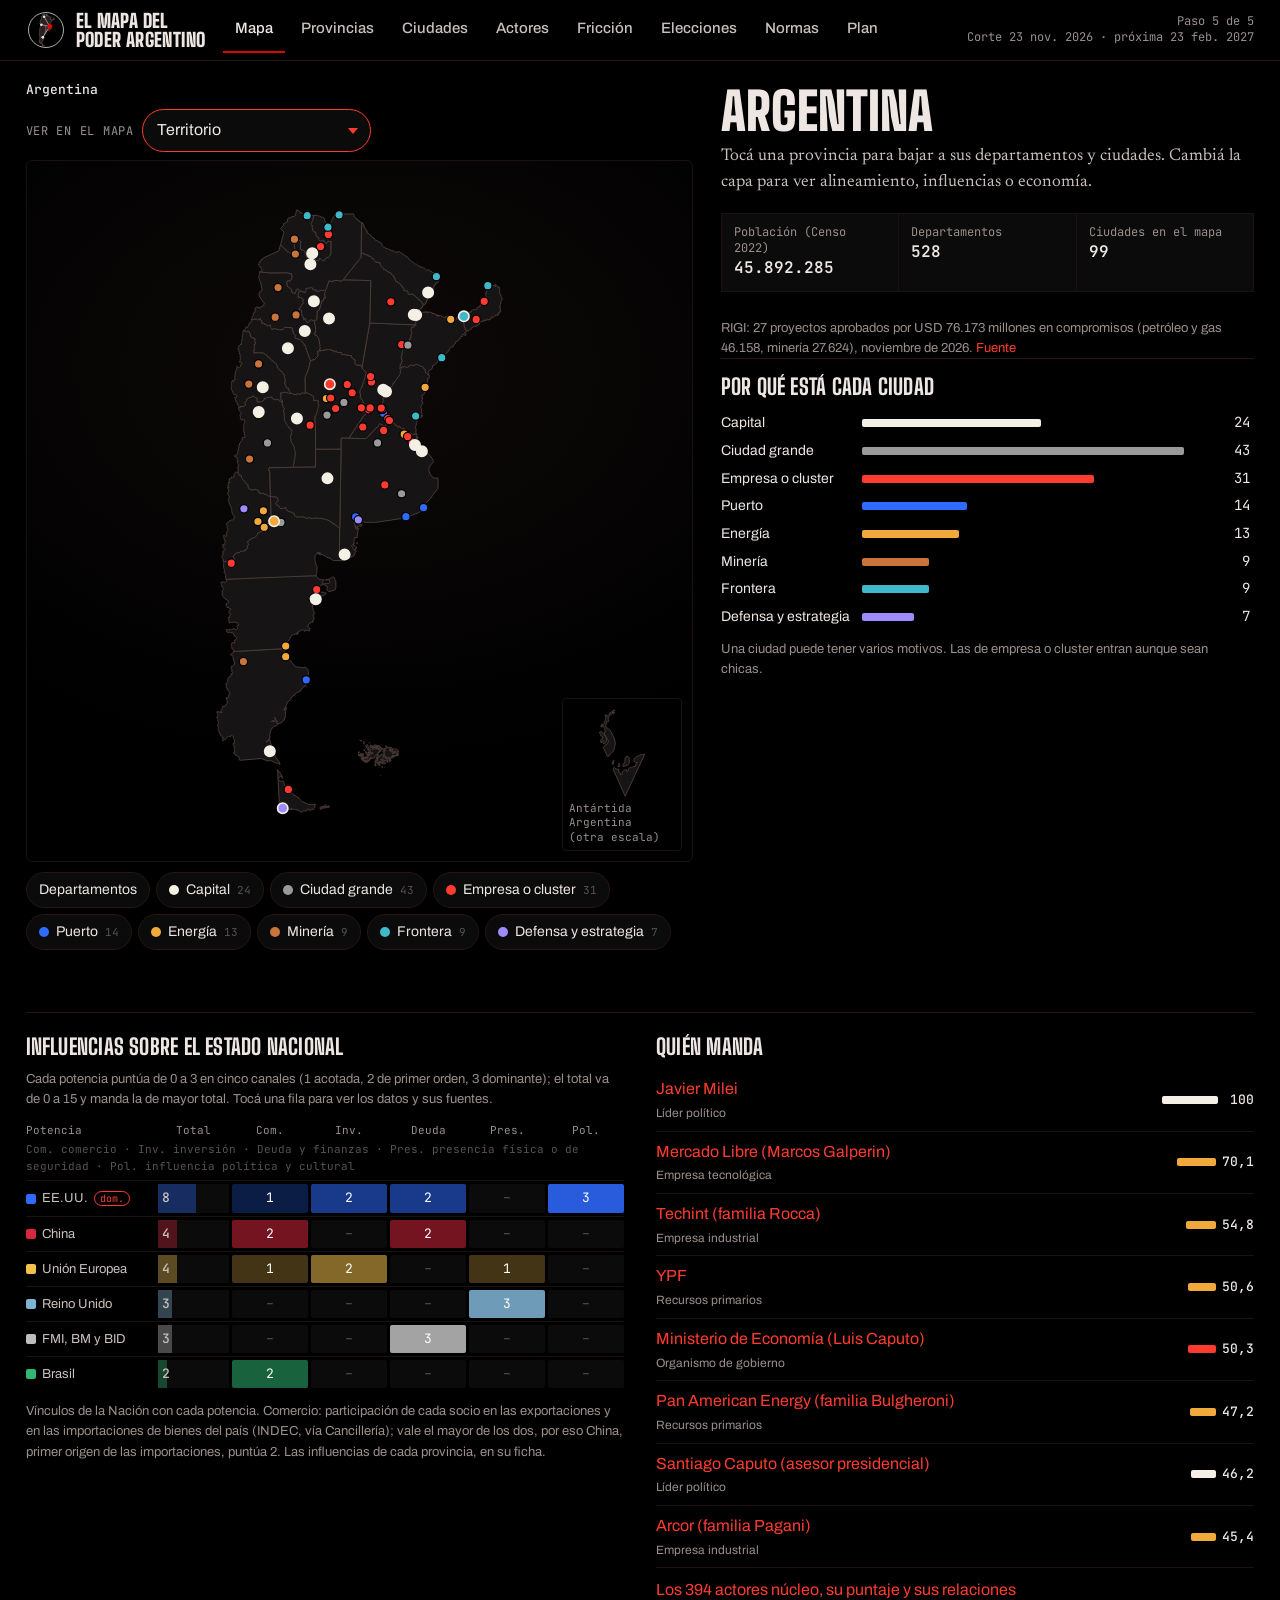
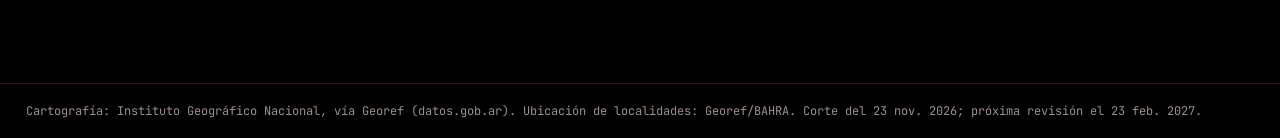
==== index.html @ 0fdad4f1 "Normas para empresas: página con filtros, 52 normas en tres niveles y funcionarios por provincia Co-" ====
<!DOCTYPE html>
<html lang="es">
<head>
<meta charset="utf-8">
<meta name="viewport" content="width=device-width, initial-scale=1">
<title>El mapa del poder argentino</title>
<meta name="description" content="Quién tiene el poder real en la Argentina y quién solo lo aparenta: provincias, departamentos y ciudades, sus actores y las influencias mundiales sobre cada territorio.">
<meta name="theme-color" content="#000000">
<link rel="icon" href="img/favicon.svg" type="image/svg+xml">
<link rel="apple-touch-icon" href="img/icono-180.png">
<meta property="og:type" content="website">
<meta property="og:locale" content="es_AR">
<meta property="og:site_name" content="El mapa del poder argentino">
<meta property="og:title" content="El mapa del poder argentino · El país real, sin máscaras">
<meta property="og:description" content="Quién tiene el poder real en la Argentina y quién solo lo aparenta.">
<link rel="canonical" href="https://francomartinlopez.github.io/poderenargentina/">
<meta property="og:url" content="https://francomartinlopez.github.io/poderenargentina/">
<meta property="og:image" content="https://francomartinlopez.github.io/poderenargentina/img/og-mapa-argentino.png">
<meta property="og:image:secure_url" content="https://francomartinlopez.github.io/poderenargentina/img/og-mapa-argentino.png">
<meta property="og:image:type" content="image/png">
<meta property="og:image:width" content="1200">
<meta property="og:image:height" content="630">
<meta property="og:image:alt" content="El mapa del poder argentino: el país real, sin máscaras">
<meta name="twitter:card" content="summary_large_image">
<meta name="twitter:title" content="El mapa del poder argentino · El país real, sin máscaras">
<meta name="twitter:description" content="Quién tiene el poder real en la Argentina y quién solo lo aparenta.">
<meta name="twitter:image" content="https://francomartinlopez.github.io/poderenargentina/img/og-mapa-argentino.png">
<meta name="twitter:image:alt" content="El mapa del poder argentino: el país real, sin máscaras">
<link rel="preconnect" href="https://fonts.googleapis.com">
<link rel="preconnect" href="https://fonts.gstatic.com" crossorigin>
<link href="https://fonts.googleapis.com/css2?family=Big+Shoulders+Display:wght@800;900&family=Archivo:wght@400;500;600&family=Newsreader:opsz,wght@6..72,400;6..72,500&family=JetBrains+Mono:wght@400;500&display=swap" rel="stylesheet">
<link rel="stylesheet" href="css/styles.css?v=20261125">
</head>
<body>
<header><div class="wrap">
  <a class="brand" href="#inicio"><svg viewBox="0 0 160 160" aria-hidden="true"><circle cx="80" cy="80" r="70" fill="none" stroke="#EDE6E3" stroke-width="3"/><path d="M94.7,65.5L95.2,65.8L96.7,66.7L97.8,67.5L98.6,68.6L98.9,69.3L98.0,70.4L97.9,71.3L98.2,72.0L99.0,72.8L99.8,72.8L99.8,75.0L98.2,77.3L97.0,78.5L96.7,79.6L95.7,80.3L94.2,80.9L91.8,81.6L86.4,82.4L83.5,82.3L81.8,81.7L82.0,83.2L82.8,83.8L82.4,85.6L81.8,85.7L81.7,86.9L81.3,87.5L82.2,88.5L81.7,89.6L80.3,90.1L79.3,90.7L77.3,90.6L75.1,89.4L73.8,89.0L73.3,89.9L73.4,90.9L73.8,91.9L73.6,93.9L74.1,94.6L75.4,94.8L74.9,95.6L76.3,95.6L76.5,94.6L77.4,94.2L77.8,95.2L77.7,96.9L76.3,97.3L75.7,96.0L74.9,95.8L73.8,96.4L74.1,97.1L75.5,97.6L75.3,98.0L73.8,98.8L72.9,100.4L73.2,102.3L73.0,103.7L72.0,104.3L71.9,105.8L70.7,105.6L70.0,105.8L68.1,107.1L67.4,108.1L66.7,109.6L66.9,111.0L67.5,112.0L68.1,112.4L69.0,113.5L71.5,113.8L71.9,114.7L71.5,116.4L71.4,117.7L70.9,117.8L70.0,118.7L68.3,120.1L68.1,120.7L67.3,121.4L67.0,122.3L66.9,124.4L66.2,125.6L64.1,126.7L63.7,127.7L63.5,129.3L64.2,131.5L64.9,133.1L65.8,134.4L64.6,134.3L63.7,133.8L63.0,133.9L61.8,133.4L57.2,133.8L57.0,133.3L56.1,132.6L55.7,128.6L54.6,128.5L54.1,129.1L52.8,128.2L52.4,127.4L52.5,125.4L52.1,124.4L52.2,123.2L53.0,123.4L53.5,122.1L54.4,121.4L54.1,120.2L55.0,119.5L54.4,118.2L54.2,117.1L54.9,115.6L55.6,115.1L55.2,113.5L56.0,112.9L55.5,111.1L55.8,110.3L55.2,109.0L55.9,107.9L56.4,107.4L55.7,106.3L54.7,106.2L54.3,105.6L55.8,105.3L56.4,105.5L56.7,104.2L55.9,103.9L54.7,103.9L55.1,102.3L55.0,101.3L54.4,100.5L54.6,99.7L53.4,98.3L53.2,96.2L53.0,95.4L54.1,95.3L54.1,94.7L53.7,93.2L53.6,90.9L53.1,89.8L53.5,89.3L53.4,87.8L54.0,86.5L54.5,83.9L54.2,82.6L55.2,81.8L55.7,81.8L55.9,80.9L55.5,80.5L55.1,78.8L54.6,77.5L54.8,76.8L54.5,75.0L54.8,73.5L55.9,72.5L55.8,72.0L56.7,71.4L57.0,70.2L56.4,68.5L57.0,65.5L57.6,64.6L58.0,63.5L57.9,62.1L58.2,60.4L57.2,60L57.4,58.7L56.9,58.1L56.9,57.5L56.2,56.3L56.3,54.8L55.7,54.7L55.2,53.7L55.3,52.6L56.0,51.4L55.9,51.1L56.3,49.3L57.2,48.7L57.5,47.9L57.0,47.7L57.2,47.0L56.7,44.6L57.4,43.9L57.6,42.2L57.9,41.1L58.4,40.2L58.9,40.0L59.6,38.6L60.1,37.6L60.4,36.1L61.7,36.0L62.4,35.1L61.2,33.5L61.3,32.7L61.9,32.2L61.5,30.4L61.3,30.1L61.4,28.3L62.0,28.1L61.1,26.8L61.7,25.6L62.2,25.3L65.5,23.8L65.9,22.4L66.6,19.7L65.9,19.0L66.5,17.9L67.4,17.5L67.5,16.7L68.9,16.3L69.4,15L70.5,15.5L71.1,16.2L73.1,16.1L73.8,16.1L75.5,16.9L75.3,17.2L76.4,18.5L77.7,15.8L81.7,15.8L82.3,17.0L83.4,17.6L83.3,25.2L83.3,24.1L83.4,17.6L84.5,19.7L86.1,21.0L87.8,22.2L88.1,23.0L89.5,23.4L90.6,24.0L91.5,23.9L93.5,25.2L93.9,25.9L96.3,27.3L97.7,27.8L99.1,28.5L100.1,30.0L99.4,30.7L98.7,32.2L98.0,32.6L97.4,34.9L96.9,35.4L95.9,36.4L96.0,37.1L98.1,37.0L99.2,37.3L99.8,37.8L100.4,37.7L101.7,38.1L102.1,38.6L103.8,38.6L104.1,38.0L105.0,37.7L105.8,38.2L106.5,37.8L106.7,36.9L109.5,35.4L110.3,33.7L110.1,32.8L110.5,32.2L110.3,31.5L112.4,31.0L113.2,31.7L113.2,32.9L113.8,34.0L113.2,35.8L113.3,36.6L112.7,37.7L111.5,38.0L111.1,38.7L109.6,39.0L109.2,38.8L108.3,39.9L107.7,40.0L106.4,41.1L106.2,41.0L105.2,41.8L105.2,42.3L103.6,43.8L103.1,44.5L102.5,44.6L102.1,45.5L99.7,47.8L98.6,48.5L98.6,49.1L97.8,49.8L97.9,50.6L98.0,51.1L97.2,53.2L96.9,54.6L96.3,55.0L96.6,56.6L96.2,57.3L96.4,59.6L95.5,59.9L95.2,60.8L95.1,63.0L95.4,63.5ZM78.7,83.5L78.6,88.9L79.0,64.2L78.9,66.6ZM73.5,143.3L73.3,144.0L70.4,145L69.8,144.6L68.1,144.2L67.7,144.4L66.5,144.1L65.7,144.4L65.6,142.6L65.2,135.8L66.0,136.8L65.5,138.0L66.6,138.5L67.1,139.5L67.9,140.3L68.4,141.0L69.8,141.8L70.5,142.7L72.0,143.3Z" fill="#2A201F" stroke="#9A8F8C" stroke-width="1.4" stroke-linejoin="round"/><line x1="94.9" y1="65.8" x2="72.4" y2="26.7" stroke="#EDE6E3" stroke-width="2.2"/><line x1="94.9" y1="65.8" x2="61.2" y2="58.6" stroke="#EDE6E3" stroke-width="2.2"/><line x1="94.9" y1="65.8" x2="67.1" y2="109.1" stroke="#EDE6E3" stroke-width="2.2"/><circle cx="72.4" cy="26.7" r="5" fill="#EDE6E3"/><circle cx="61.2" cy="58.6" r="5" fill="#EDE6E3"/><circle cx="67.1" cy="109.1" r="5.5" fill="#EDE6E3"/><circle cx="94.9" cy="65.8" r="10" fill="#E10600"/></svg><span>El mapa del<br>poder argentino</span></a>
  <nav aria-label="Secciones"><a href="#inicio" data-k="inicio">Mapa</a><a href="#provincias" data-k="provincias">Provincias</a><a href="#ciudades" data-k="ciudades">Ciudades</a><a href="#actores" data-k="actores">Actores</a><a href="#friccion" data-k="friccion">Fricción</a><a href="#elecciones" data-k="elecciones">Elecciones</a><a href="#normas" data-k="normas">Normas</a><a href="#plan" data-k="plan">Plan</a></nav>
  <div class="stamp" id="stamp"></div>
</div></header>
<main id="app" class="wrap"><p class="muted" style="padding:40px 0">Cargando el mapa…</p></main>
<footer><div class="wrap">Cartografía: Instituto Geográfico Nacional, vía Georef (datos.gob.ar). Ubicación de localidades: Georef/BAHRA. <span id="foot-date"></span></div></footer>
<div class="tip" id="tip" role="tooltip"></div>
<script src="vendor/d3-array.min.js"></script>
<script src="vendor/d3-geo.min.js"></script>
<script src="vendor/topojson-client.min.js"></script>
<script src="js/app.js?v=20261125"></script>
</body>
</html>
---- css/styles.css ----
/* El mapa del poder argentino · estilos */
/* VOICE: el mismo registro del Mapa del Poder Global: sobrio, de expediente, sin máscaras.
   IDEA: una carta de estado mayor del país: se baja de la Nación a la provincia, al departamento y a la ciudad.
   PICTURE: el mapa del IGN con zoom continuo; las ciudades como marcas de motivo.
   COLOUR and TYPE: negro, rojo de marca #E10600 / #FF3B30; Big Shoulders, Archivo, Newsreader, JetBrains Mono (marca del proyecto).
   LAYOUT: mapa y panel lado a lado en escritorio; en el celular, mapa arriba y panel abajo. */
:root{color-scheme:dark;--bg:#000;--surface:#0B0B0B;--s2:#121010;--line:#2A1414;--ls:#1A1212;--text:#EDE6E3;--soft:#C9C0BD;--muted:#9A8F8C;--faint:#5A5150;--red:#E10600;--rt:#FF3B30;--land:#161414;--landh:#241A19;
--f-d:"Big Shoulders Display","Arial Narrow",sans-serif;--f-u:"Archivo",system-ui,sans-serif;--f-r:"Newsreader",Georgia,serif;--f-m:"JetBrains Mono",ui-monospace,monospace}
*{box-sizing:border-box;min-width:0}
html{scroll-padding-top:72px}
body{margin:0;background:var(--bg);color:var(--text);font:16px/1.55 var(--f-u);overflow-x:clip;-webkit-font-smoothing:antialiased}
a{color:var(--rt);text-decoration:none}a:hover{text-decoration:underline}
button{font:inherit;color:inherit}
:focus-visible{outline:2px solid var(--rt);outline-offset:2px}
.wrap{max-width:1320px;margin:0 auto;padding:0 max(16px,2vw)}
.mono{font-family:var(--f-m);font-variant-numeric:tabular-nums}
.muted{color:var(--muted)}
header{position:sticky;top:0;z-index:20;background:rgba(0,0,0,.92);backdrop-filter:blur(6px);border-bottom:1px solid var(--line)}
header .wrap{display:flex;align-items:center;gap:18px;min-height:60px;flex-wrap:wrap}
.brand{display:flex;align-items:center;gap:10px;color:var(--text);font:900 19px/1 var(--f-d);text-transform:uppercase;letter-spacing:.02em}
.brand:hover{text-decoration:none}.brand svg{width:40px;height:40px}
nav{display:flex;gap:4px;flex-wrap:wrap}
nav a{color:var(--soft);padding:10px 12px;font-weight:500;font-size:15px;border-bottom:2px solid transparent}
nav a.on{color:var(--text);border-color:var(--red)}nav a:hover{text-decoration:none;color:var(--text)}
.stamp{margin-left:auto;font:12px/1.3 var(--f-m);color:var(--muted);text-align:right}
.mapview{display:grid;grid-template-columns:minmax(0,1.25fr) minmax(0,1fr);gap:28px;padding:20px 0 48px}
.crumbs{font:13px/1.4 var(--f-m);color:var(--muted);display:flex;flex-wrap:wrap;gap:6px;margin-bottom:10px}
.crumbs a{color:var(--soft)}.crumbs b{color:var(--text);font-weight:500}
.bar{display:flex;flex-wrap:wrap;gap:6px;padding-bottom:6px;margin-bottom:8px}
.chip{flex:none;display:inline-flex;align-items:center;gap:7px;min-height:36px;padding:6px 12px;border:1px solid var(--line);border-radius:999px;background:var(--surface);font-size:14px;cursor:pointer;white-space:nowrap}
.chip.on{border-color:var(--red);background:#1E0605}
.chip[disabled]{cursor:default;color:var(--faint)}
.chip small{font:11px var(--f-m);color:var(--faint)}
.chip i{width:10px;height:10px;border-radius:50%;display:inline-block}
.chip.off i{opacity:.25}.chip.off{color:var(--muted)}
.mapbox{position:relative;background:radial-gradient(120% 80% at 50% 30%,#0E0909 0,#000 70%);border:1px solid var(--ls);border-radius:6px;height:min(78vh,860px);min-height:420px;overflow:hidden;touch-action:manipulation}
.mapbox>svg{position:absolute;inset:0;width:100%;height:100%}
.prov{fill:var(--land);stroke:#4A3A38;stroke-width:1;vector-effect:non-scaling-stroke;cursor:pointer;transition:fill .15s,opacity .3s}
.prov:hover{fill:var(--landh)}
.prov.sel{fill:#1C1110;stroke:var(--rt);stroke-width:1.6;cursor:default}
.prov.dim{opacity:.38}
.dep{fill:transparent;stroke:#3A2B29;stroke-width:.6;vector-effect:non-scaling-stroke;pointer-events:none}
.dep.live{pointer-events:auto;cursor:pointer;stroke:#5A4442}
.dep.live:hover{fill:rgba(225,6,0,.12)}
.dep.sel{fill:rgba(225,6,0,.22);stroke:var(--rt);stroke-width:1.4}
.city{stroke:#000;vector-effect:non-scaling-stroke;stroke-width:1.2;cursor:pointer}
.city.cap{stroke:#F5F0E6;stroke-width:1.6}
.city.sel{stroke:#fff;stroke-width:2.4}
.clbl{fill:var(--soft);font-family:var(--f-u);paint-order:stroke;stroke:#000;stroke-linejoin:round;pointer-events:none}
.clbl.cap{fill:var(--text);font-weight:600}
.ant{position:absolute;right:10px;bottom:10px;width:120px;padding:6px;border:1px solid var(--ls);background:rgba(0,0,0,.7);border-radius:4px;font:11px/1.3 var(--f-m);color:var(--muted)}
.ant svg{display:block;width:100%;height:96px}
.tip{position:fixed;z-index:30;pointer-events:none;background:#140B0A;border:1px solid var(--line);padding:6px 9px;border-radius:4px;font-size:13px;display:none;max-width:260px}
.panel{position:relative}
.pin{position:absolute;inset:0;display:flex;flex-direction:column;overflow:hidden}
.pin .grow{flex:1;min-height:0;overflow-y:auto;scrollbar-width:thin;padding-right:4px}
.more{display:grid;grid-template-columns:repeat(auto-fit,minmax(min(100%,360px),1fr));gap:0 32px;padding:0 0 56px;border-top:1px solid var(--line)}
.more:empty{display:none}
.more .blk{border-top:0;padding:22px 0 8px}
.panel h1{font:900 clamp(34px,4.4vw,52px)/1.02 var(--f-d);text-transform:uppercase;margin:4px 0 6px;text-wrap:balance}
.panel .sub{font:17px/1.5 var(--f-r);color:var(--soft);margin:0 0 18px}
.facts{display:grid;grid-template-columns:repeat(auto-fit,minmax(130px,1fr));gap:1px;background:var(--ls);border:1px solid var(--ls);margin:0 0 20px}
.facts div{background:var(--surface);padding:10px 12px}
.facts span{display:block;font:12px var(--f-m);color:var(--muted)}
.facts b{font-weight:600;font-size:16px}
.blk{border-top:1px solid var(--line);padding:16px 0}
.blk h2{font:800 22px/1.1 var(--f-d);text-transform:uppercase;margin:0 0 10px;letter-spacing:.01em}
.pend{border:1px dashed #3A2624;border-radius:4px;padding:10px 12px;color:var(--muted);font-size:14px;background:var(--s2)}
.pend b{color:var(--soft);font-weight:500}
.grid5{display:grid;grid-template-columns:7.5em repeat(5,minmax(0,1fr));gap:2px;font-size:12px;margin-top:10px}
.grid5 span{padding:4px 3px;background:var(--surface);color:var(--faint);text-align:center;overflow:hidden;text-overflow:ellipsis;white-space:nowrap}
.grid5 .h{background:none;color:var(--muted);font-family:var(--f-m)}
.grid5 .r{text-align:left;color:var(--soft);background:none}
ul.clist{list-style:none;margin:0;padding:0}
ul.clist li{padding:8px 0;border-bottom:1px solid var(--ls);display:flex;gap:10px;align-items:baseline;flex-wrap:wrap}
ul.clist li a{font-weight:500}
.tags{display:inline-flex;gap:4px;flex-wrap:wrap}
.tag{font:11px var(--f-m);padding:2px 7px;border-radius:999px;border:1px solid currentColor;white-space:nowrap}
.nota{font:15px/1.5 var(--f-r);color:var(--soft);flex-basis:100%}
.mbars div{display:grid;grid-template-columns:9.5em minmax(0,1fr) 4.2em;gap:8px;align-items:center;font-size:14px;padding:3px 0}
.mbars em{display:block;height:8px;border-radius:2px}
.mbars span:last-child{text-align:right;font-family:var(--f-m)}
details summary{cursor:pointer;color:var(--soft);min-height:32px}
.deps{columns:2;column-gap:18px;font-size:14px;margin-top:8px}
.more .wide{grid-column:1/-1}.more .wide .deps{columns:200px 5}
.deps a{display:block;padding:3px 0;color:var(--soft)}
.page{padding:28px 0 56px}
.page h1{font:900 clamp(34px,4.4vw,52px)/1.02 var(--f-d);text-transform:uppercase;margin:0 0 8px}
.page .sub{font:17px/1.5 var(--f-r);color:var(--soft);margin:0 0 20px;max-width:70ch}
table{width:100%;border-collapse:collapse;font-size:15px}
th{text-align:left;font:500 12px var(--f-m);color:var(--muted);padding:8px;border-bottom:1px solid var(--line)}
td{padding:9px 8px;border-bottom:1px solid var(--ls);vertical-align:top}
td.n,th.n{text-align:right;font-family:var(--f-m)}
.search{width:min(420px,100%);min-height:44px;font:16px var(--f-u);background:var(--surface);color:var(--text);border:1px solid var(--line);border-radius:4px;padding:8px 12px;margin:0 0 10px}
.plan{max-width:75ch;font:17px/1.6 var(--f-r);color:var(--soft)}
.plan h2{font:800 24px/1.1 var(--f-d);text-transform:uppercase;color:var(--text);margin:28px 0 8px}
.plan li{margin:4px 0}
footer{border-top:1px solid var(--line);padding:18px 0;font:12px/1.5 var(--f-m);color:var(--muted)}
@media(max-width:900px){.pin{position:static;overflow:visible}.pin .grow{overflow:visible}.mapview{grid-template-columns:minmax(0,1fr);gap:16px}.mapbox{height:62vh}.stamp{display:none}}
@media(max-width:600px){.ant{width:84px;font-size:10px}.ant svg{height:64px}table{font-size:13px}.stack thead{display:none}.stack tr{display:grid;padding-block:10px;border-bottom:1px solid var(--ls)}.stack td{display:flow-root;border:0;padding:3px 0;padding-inline-start:8em;text-align:start}.stack td::before{content:attr(data-l);float:inline-start;width:7.5em;margin-inline-start:-8em;color:var(--muted);font:12px var(--f-m)}.stack td:empty{display:none}.deps{columns:1}.grid5{grid-template-columns:6em repeat(5,minmax(0,1fr))}header .wrap{gap:4px}nav a{padding:8px}}
@media(prefers-reduced-motion:reduce){*{transition:none!important}}

.bar.sub{margin-top:-2px}
.lg{display:inline-flex;align-items:center;gap:6px;font-size:13px;color:var(--soft);white-space:nowrap;padding:0 6px}
.lg i,.grid5 .r i{width:10px;height:10px;border-radius:2px;display:inline-block;flex:none}
.prov:hover{stroke:#EDE6E3}
.grid5{grid-template-columns:11em repeat(5,minmax(0,1fr))}
.grid5 .r{display:flex;align-items:center;gap:6px}
.grid5 .v{font-family:var(--f-m);border-radius:2px}
.ilist{list-style:none;margin:8px 0 0;padding:0;font-size:14px}.ilist li{padding:8px 0;border-bottom:1px solid var(--ls)}
.src{font:12px var(--f-m);color:var(--muted);text-decoration:underline;text-decoration-color:var(--faint)}
.lead{font:17px/1.55 var(--f-r);color:var(--text);margin:0 0 12px}
.dl{display:grid;grid-template-columns:9em minmax(0,1fr);gap:6px 14px;margin:0;font-size:15px}.dl dt{color:var(--muted);font:12px/1.9 var(--f-m)}.dl dd{margin:0}
@media(max-width:600px){.grid5{grid-template-columns:7.5em repeat(5,minmax(0,1fr));font-size:11px}.dl{grid-template-columns:minmax(0,1fr)}.dl dt{margin-top:6px}}
/* Paso 3: actores */
.ptb{display:inline-flex;align-items:center;gap:8px;min-width:150px}.ptb em{display:block;height:8px;border-radius:2px;min-width:2px;flex:none}.ptb b{font-size:13px;font-weight:500}
.alist{list-style:none;margin:0;padding:0}.alist li{display:grid;grid-template-columns:minmax(0,1fr) auto;gap:2px 10px;padding:8px 0;border-bottom:1px solid var(--ls)}.alist li>.muted{font-size:12px;grid-column:1}.alist li .ptb{grid-column:2;grid-row:1/3;min-width:0}.alist li .ptb{min-width:0;gap:6px}.alist li .ptb b{min-width:30px;text-align:right}
h2.sec{font:800 22px/1.1 var(--f-d);text-transform:uppercase;letter-spacing:.02em;margin:34px 0 12px}
.net{max-width:900px;margin:6px auto 0}.net svg{width:100%;height:auto;display:block}
.ne{fill:none;opacity:.42;transition:opacity .15s}.nn{cursor:pointer}.nn text{fill:var(--soft);font:11px var(--f-u)}.nn circle{stroke:#000;stroke-width:1}
#net.hl .ne{opacity:.05}#net.hl .ne.on{opacity:.95}#net.hl .nn{opacity:.3}#net.hl .nn.on{opacity:1}#net.hl .nn.on text{fill:var(--text)}
.actor .cols{display:grid;grid-template-columns:minmax(0,1.1fr) minmax(0,1fr);gap:0 48px}@media(max-width:900px){.actor .cols{grid-template-columns:1fr}}
.axg h3{font:600 12px var(--f-m);text-transform:uppercase;color:var(--muted);margin:14px 0 4px;letter-spacing:.06em}
.axr{display:grid;grid-template-columns:1fr auto 18px;gap:10px;align-items:center;padding:5px 0;border-bottom:1px solid var(--ls);font-size:14px}
.dots{display:inline-flex;gap:4px}.dots i{width:22px;height:8px;border-radius:2px;background:#221917}.dots i.on{background:var(--red)}
.rlist,.flist{list-style:none;margin:0;padding:0}.rlist li,.flist li{padding:9px 0;border-bottom:1px solid var(--ls);font-size:15px}.rlist .muted{font-size:14px}

.frm{stroke:#000;vector-effect:non-scaling-stroke;stroke-width:1.2;cursor:pointer}
.frm:hover{stroke:#fff}
.zlm{fill:rgba(255,59,48,.18);stroke:#FF3B30;stroke-dasharray:4 3;vector-effect:non-scaling-stroke;stroke-width:1.6;cursor:pointer}
.flist2{list-style:none;margin:0;padding:0}
.flist2 li{display:grid;grid-template-columns:10px 1fr;column-gap:10px;padding:7px 0;border-bottom:1px solid #2A2423}
.flist2 li i{width:10px;height:10px;transform:rotate(45deg);margin-top:6px;grid-row:span 2}
.flist2 li .muted{font-size:13px}

.itab{font-size:13px;margin-top:4px}
.itab .ih,.itab summary{display:grid;grid-template-columns:minmax(9.5em,1.7fr) 5.5em repeat(5,minmax(0,1fr));gap:3px;align-items:center}
.itab .ih span{font:11px var(--f-m);color:var(--muted);text-align:center;padding:4px 0;overflow:hidden;text-overflow:ellipsis;white-space:nowrap}
.itab .ih span:first-child{text-align:left}
.itab summary{list-style:none;cursor:pointer;padding:3px 0;border-top:1px solid var(--ls)}
.itab summary::-webkit-details-marker{display:none}
.itab summary:hover .r{color:#fff}
.itab .r{display:flex;align-items:center;gap:6px;color:var(--soft);min-width:0}
.itab .r i{width:10px;height:10px;border-radius:2px;flex:none}
.itab .r em{font:normal 10px var(--f-m);color:var(--red-t,#FF3B30);border:1px solid currentColor;border-radius:999px;padding:0 5px}
.itab .t{position:relative;font-family:var(--f-m);padding:4px 6px;background:var(--surface)}
.itab .t b{position:relative;z-index:1;font-weight:500}
.itab .t s{position:absolute;left:0;top:0;bottom:0;opacity:.35}
.itab .v{text-align:center;padding:4px 0;font-family:var(--f-m);color:#fff;border-radius:2px}
.itab .v.z{color:var(--faint);background:var(--surface)}
.itab details[open] summary .r{color:#fff}
.itab details .ilist{margin:6px 0 10px;padding-left:16px}
@media(max-width:600px){.itab .ih,.itab summary{grid-template-columns:minmax(7em,1.5fr) 3.6em repeat(5,minmax(0,1fr))}.itab .ih span{font-size:9px}}

.selrow{display:flex;flex-wrap:wrap;align-items:center;gap:8px;margin-bottom:8px}
.selrow label{font:12px var(--f-m);color:var(--muted);text-transform:uppercase;letter-spacing:.06em}
.sel{appearance:none;-webkit-appearance:none;background:var(--surface) url("data:image/svg+xml,%3Csvg xmlns='http://www.w3.org/2000/svg' width='10' height='6'%3E%3Cpath d='M0 0l5 6 5-6z' fill='%23FF3B30'/%3E%3C/svg%3E") no-repeat right 12px center;color:#EDE6E3;border:1px solid #FF3B30;border-radius:999px;padding:8px 34px 8px 14px;font:15px var(--f-s,inherit);cursor:pointer;max-width:100%}
.sel:focus-visible{outline:2px solid #FF3B30;outline-offset:2px}
.sel option{background:#111;color:#EDE6E3}
#subsel{display:contents}
.itab .ileg{font:11px/1.5 var(--f-m);color:var(--faint);margin:0 0 6px}
.itab .pn{overflow:hidden;text-overflow:ellipsis;white-space:nowrap}
.itab .t{padding:4px 4px}
.atxt{max-width:760px;font:17px/1.55 var(--f-r);color:var(--soft);margin:4px 0 14px}
.claims{margin:8px 0 18px;max-width:460px}.claims svg{width:100%;height:auto;display:block;background:#0B0A0A;border:1px solid var(--ls);border-radius:4px}
.claims figcaption{font-size:13px;margin-top:6px;line-height:1.6}.claims .lg{margin-right:12px}
#antlb b{font-weight:600}
.h3n{font:600 12px var(--f-m);text-transform:uppercase;color:var(--muted);margin:12px 0 6px;letter-spacing:.06em}
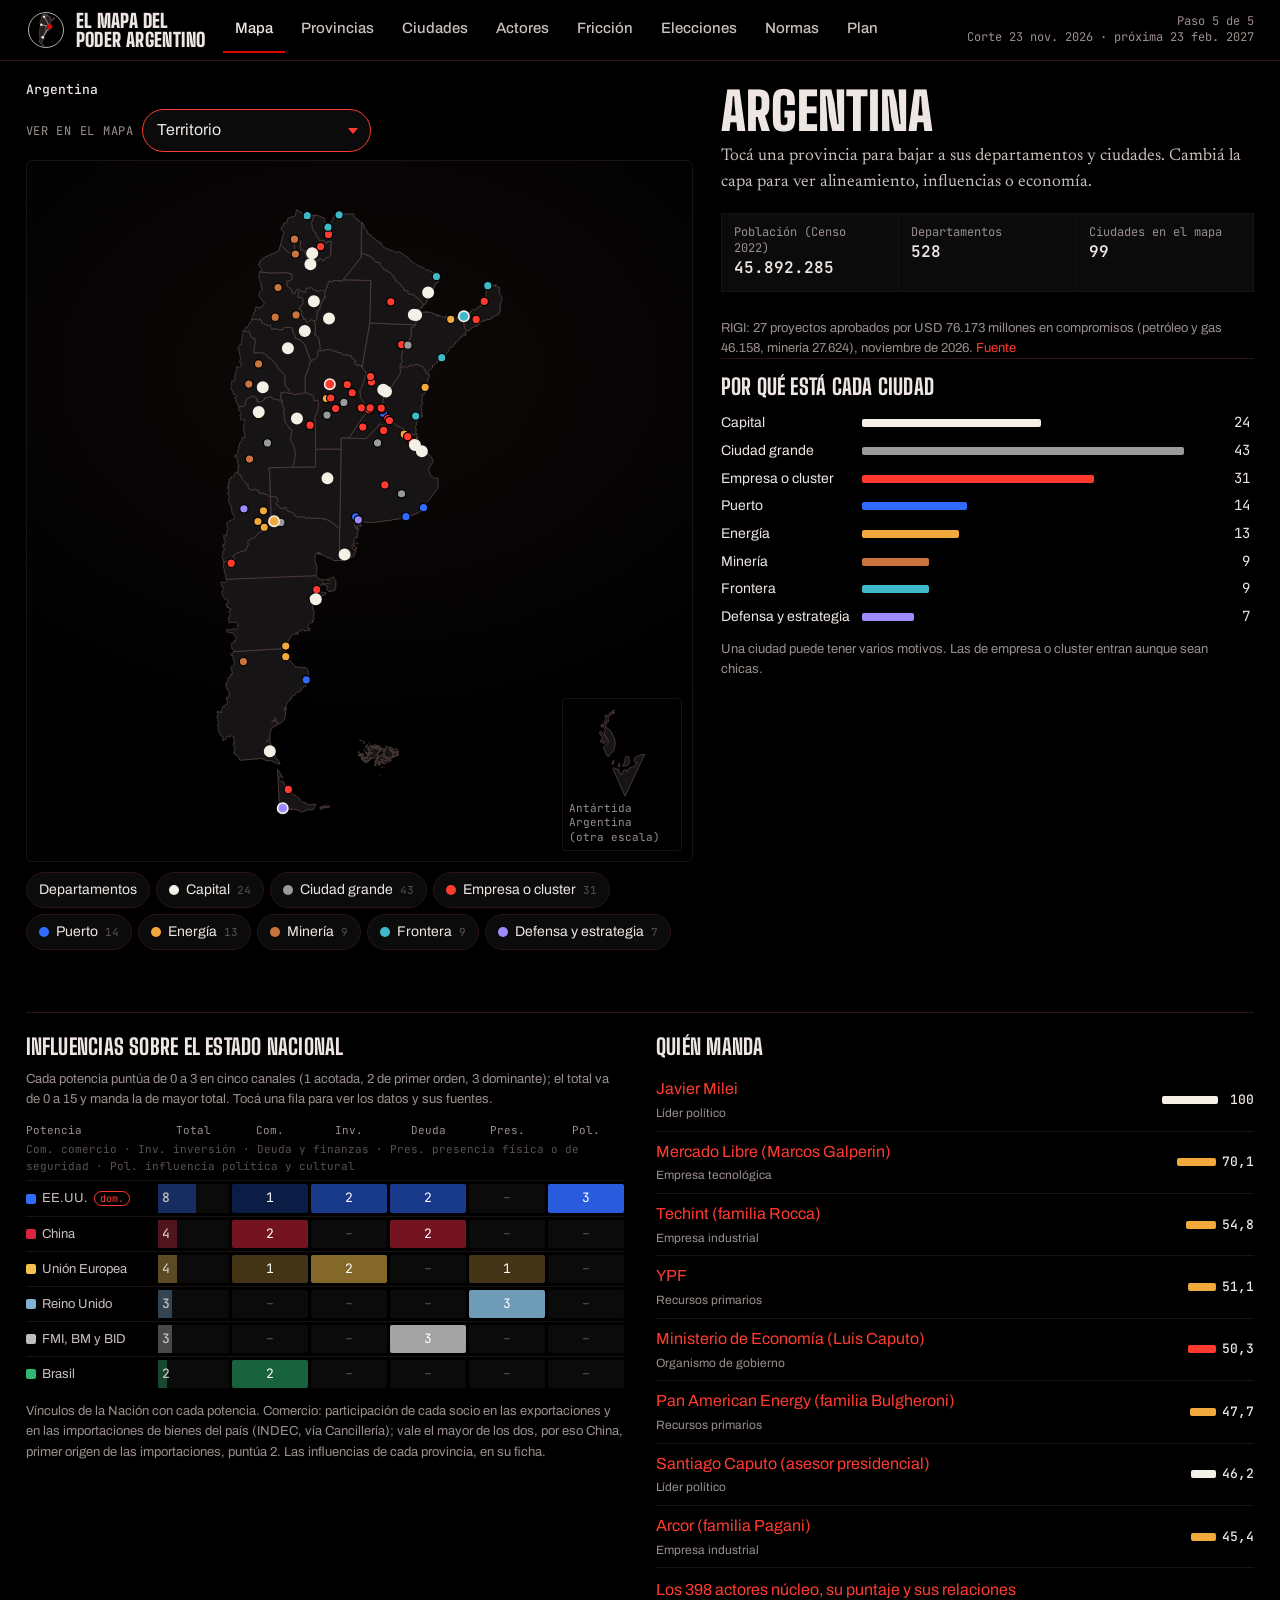
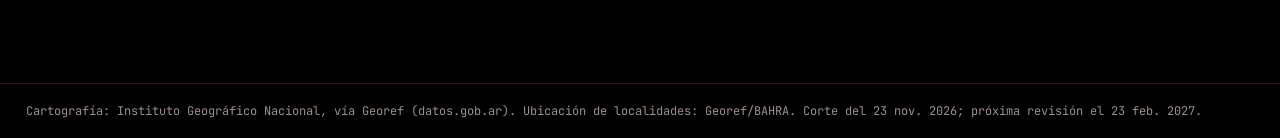
==== commit 52b7842a: "Bloques internacionales de los actores, paso interoceánico austral y octava tanda (CLTC, Edesur, El " ====
--- a/index.html
+++ b/index.html
@@ -29,7 +29,7 @@
 <link rel="preconnect" href="https://fonts.googleapis.com">
 <link rel="preconnect" href="https://fonts.gstatic.com" crossorigin>
 <link href="https://fonts.googleapis.com/css2?family=Big+Shoulders+Display:wght@800;900&family=Archivo:wght@400;500;600&family=Newsreader:opsz,wght@6..72,400;6..72,500&family=JetBrains+Mono:wght@400;500&display=swap" rel="stylesheet">
-<link rel="stylesheet" href="css/styles.css?v=20261125">
+<link rel="stylesheet" href="css/styles.css?v=20261125b">
 </head>
 <body>
 <header><div class="wrap">
@@ -43,6 +43,6 @@
 <script src="vendor/d3-array.min.js"></script>
 <script src="vendor/d3-geo.min.js"></script>
 <script src="vendor/topojson-client.min.js"></script>
-<script src="js/app.js?v=20261125"></script>
+<script src="js/app.js?v=20261125b"></script>
 </body>
 </html>
--- a/css/styles.css
+++ b/css/styles.css
@@ -166,3 +166,4 @@
 .claims figcaption{font-size:13px;margin-top:6px;line-height:1.6}.claims .lg{margin-right:12px}
 #antlb b{font-weight:600}
 .h3n{font:600 12px var(--f-m);text-transform:uppercase;color:var(--muted);margin:12px 0 6px;letter-spacing:.06em}
+.bgrid{display:grid;grid-template-columns:repeat(5,minmax(0,1fr));gap:14px;margin:10px 0 18px}.bcol{background:var(--surface);padding:10px 12px}.bcol h3{font:600 13px var(--f-m);text-transform:uppercase;letter-spacing:.05em;margin:4px 0 8px}.bcol ol{margin:0 0 8px;padding-left:20px;font-size:14px;line-height:1.5}@media(max-width:900px){.bgrid{grid-template-columns:repeat(2,minmax(0,1fr))}}@media(max-width:520px){.bgrid{grid-template-columns:1fr}}
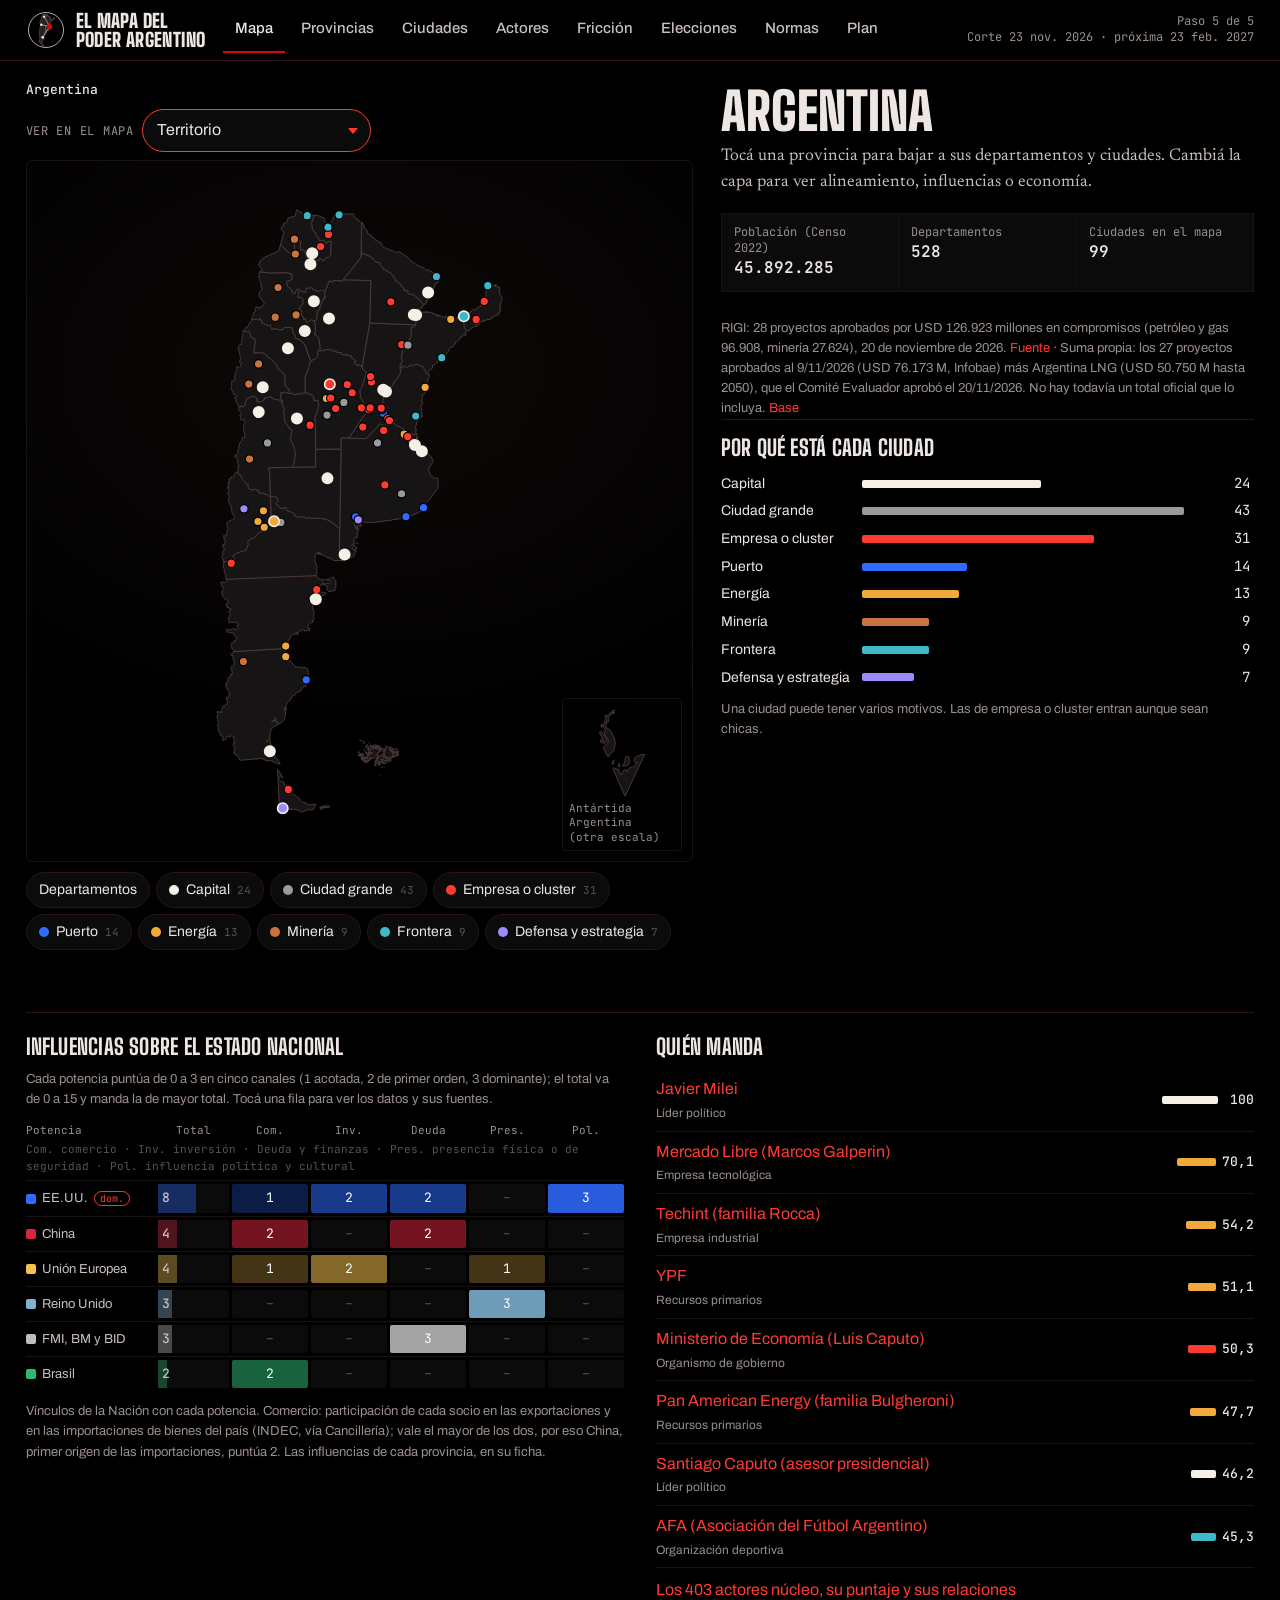
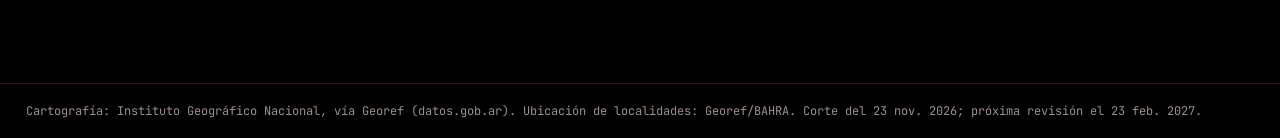
==== commit b469de1b: "RIGI con Argentina LNG, normas y funcionarios completados, novena tanda de actores Co-Authored-By: C" ====
--- a/index.html
+++ b/index.html
@@ -29,7 +29,7 @@
 <link rel="preconnect" href="https://fonts.googleapis.com">
 <link rel="preconnect" href="https://fonts.gstatic.com" crossorigin>
 <link href="https://fonts.googleapis.com/css2?family=Big+Shoulders+Display:wght@800;900&family=Archivo:wght@400;500;600&family=Newsreader:opsz,wght@6..72,400;6..72,500&family=JetBrains+Mono:wght@400;500&display=swap" rel="stylesheet">
-<link rel="stylesheet" href="css/styles.css?v=20261125b">
+<link rel="stylesheet" href="css/styles.css?v=20261125c">
 </head>
 <body>
 <header><div class="wrap">
@@ -43,6 +43,6 @@
 <script src="vendor/d3-array.min.js"></script>
 <script src="vendor/d3-geo.min.js"></script>
 <script src="vendor/topojson-client.min.js"></script>
-<script src="js/app.js?v=20261125b"></script>
+<script src="js/app.js?v=20261125c"></script>
 </body>
 </html>
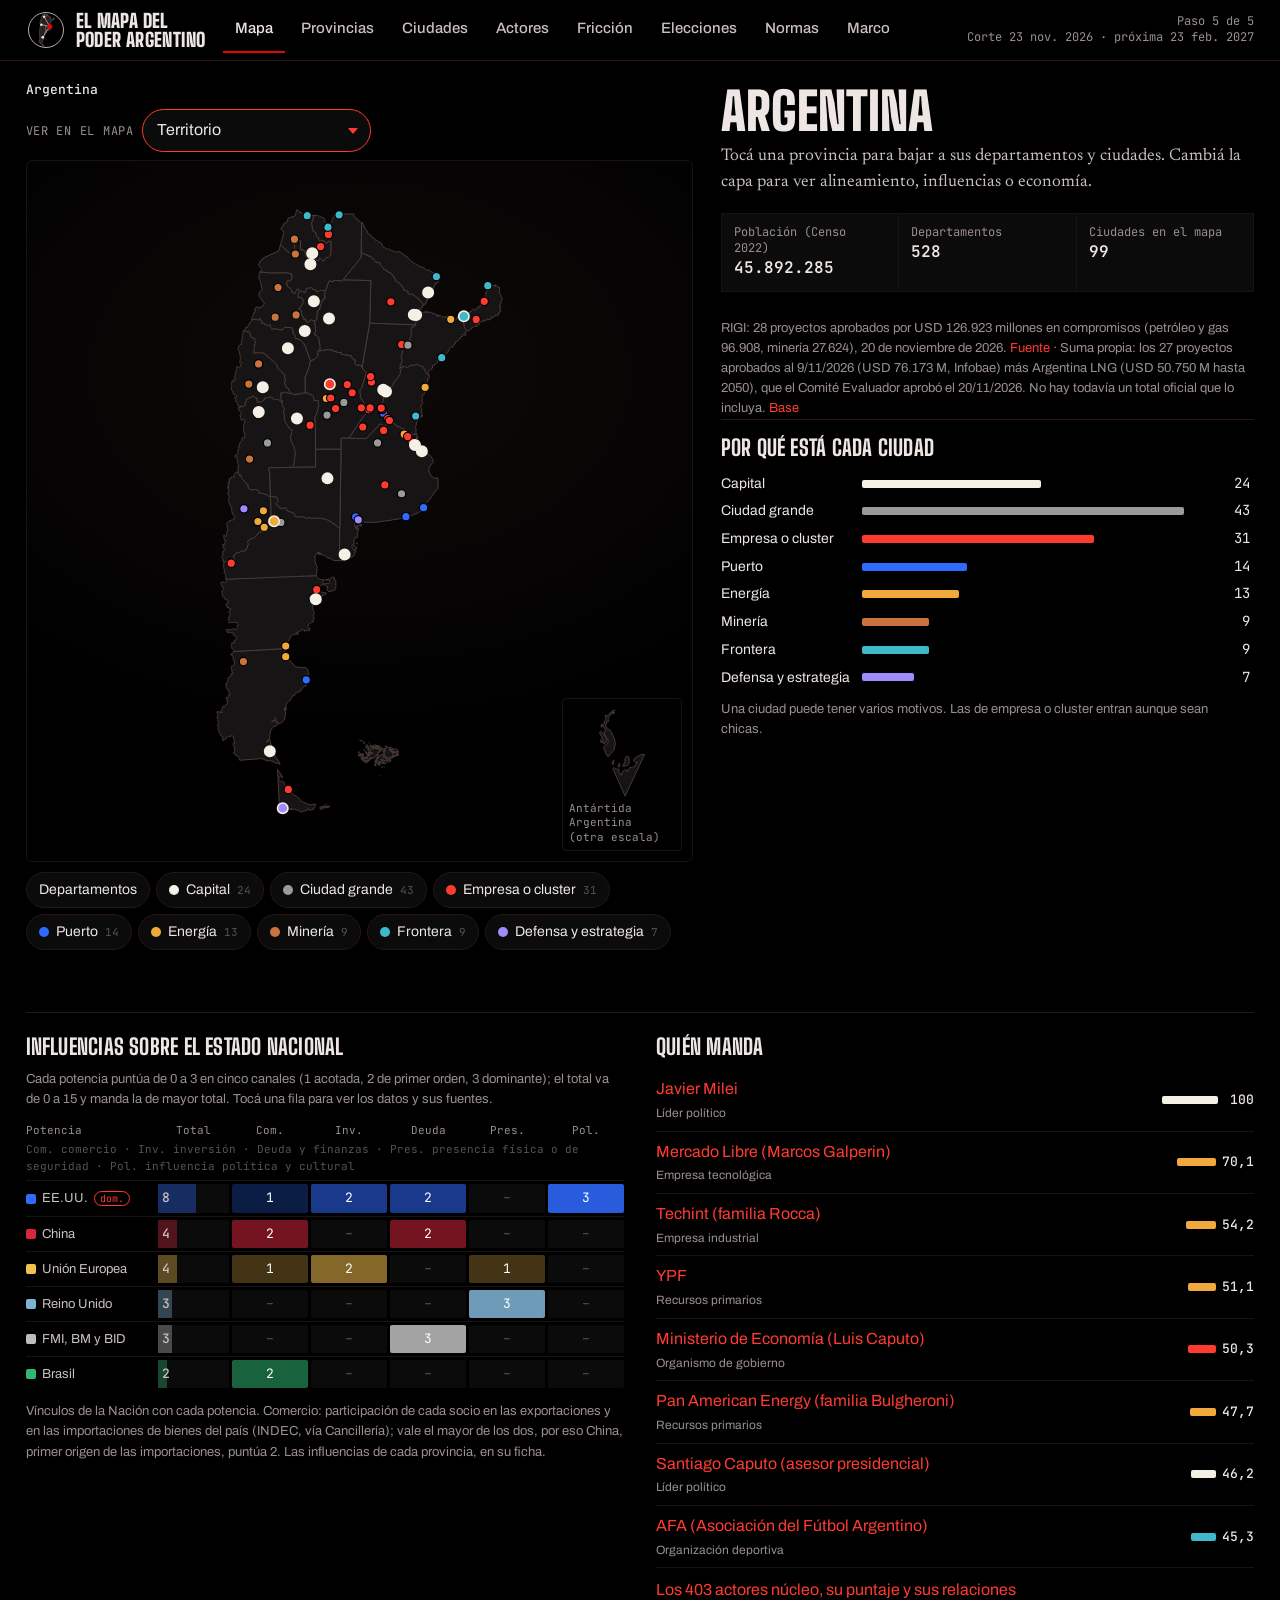
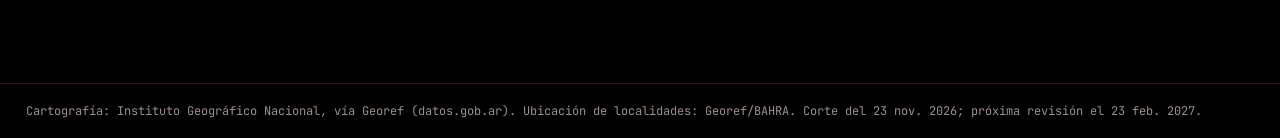
==== commit f88e6989: "Marco: página nueva con el texto y el gráfico de participación; Plan sale del menú Co-Authored-By: C" ====
--- a/index.html
+++ b/index.html
@@ -29,12 +29,12 @@
 <link rel="preconnect" href="https://fonts.googleapis.com">
 <link rel="preconnect" href="https://fonts.gstatic.com" crossorigin>
 <link href="https://fonts.googleapis.com/css2?family=Big+Shoulders+Display:wght@800;900&family=Archivo:wght@400;500;600&family=Newsreader:opsz,wght@6..72,400;6..72,500&family=JetBrains+Mono:wght@400;500&display=swap" rel="stylesheet">
-<link rel="stylesheet" href="css/styles.css?v=20261125c">
+<link rel="stylesheet" href="css/styles.css?v=20261127b">
 </head>
 <body>
 <header><div class="wrap">
   <a class="brand" href="#inicio"><svg viewBox="0 0 160 160" aria-hidden="true"><circle cx="80" cy="80" r="70" fill="none" stroke="#EDE6E3" stroke-width="3"/><path d="M94.7,65.5L95.2,65.8L96.7,66.7L97.8,67.5L98.6,68.6L98.9,69.3L98.0,70.4L97.9,71.3L98.2,72.0L99.0,72.8L99.8,72.8L99.8,75.0L98.2,77.3L97.0,78.5L96.7,79.6L95.7,80.3L94.2,80.9L91.8,81.6L86.4,82.4L83.5,82.3L81.8,81.7L82.0,83.2L82.8,83.8L82.4,85.6L81.8,85.7L81.7,86.9L81.3,87.5L82.2,88.5L81.7,89.6L80.3,90.1L79.3,90.7L77.3,90.6L75.1,89.4L73.8,89.0L73.3,89.9L73.4,90.9L73.8,91.9L73.6,93.9L74.1,94.6L75.4,94.8L74.9,95.6L76.3,95.6L76.5,94.6L77.4,94.2L77.8,95.2L77.7,96.9L76.3,97.3L75.7,96.0L74.9,95.8L73.8,96.4L74.1,97.1L75.5,97.6L75.3,98.0L73.8,98.8L72.9,100.4L73.2,102.3L73.0,103.7L72.0,104.3L71.9,105.8L70.7,105.6L70.0,105.8L68.1,107.1L67.4,108.1L66.7,109.6L66.9,111.0L67.5,112.0L68.1,112.4L69.0,113.5L71.5,113.8L71.9,114.7L71.5,116.4L71.4,117.7L70.9,117.8L70.0,118.7L68.3,120.1L68.1,120.7L67.3,121.4L67.0,122.3L66.9,124.4L66.2,125.6L64.1,126.7L63.7,127.7L63.5,129.3L64.2,131.5L64.9,133.1L65.8,134.4L64.6,134.3L63.7,133.8L63.0,133.9L61.8,133.4L57.2,133.8L57.0,133.3L56.1,132.6L55.7,128.6L54.6,128.5L54.1,129.1L52.8,128.2L52.4,127.4L52.5,125.4L52.1,124.4L52.2,123.2L53.0,123.4L53.5,122.1L54.4,121.4L54.1,120.2L55.0,119.5L54.4,118.2L54.2,117.1L54.9,115.6L55.6,115.1L55.2,113.5L56.0,112.9L55.5,111.1L55.8,110.3L55.2,109.0L55.9,107.9L56.4,107.4L55.7,106.3L54.7,106.2L54.3,105.6L55.8,105.3L56.4,105.5L56.7,104.2L55.9,103.9L54.7,103.9L55.1,102.3L55.0,101.3L54.4,100.5L54.6,99.7L53.4,98.3L53.2,96.2L53.0,95.4L54.1,95.3L54.1,94.7L53.7,93.2L53.6,90.9L53.1,89.8L53.5,89.3L53.4,87.8L54.0,86.5L54.5,83.9L54.2,82.6L55.2,81.8L55.7,81.8L55.9,80.9L55.5,80.5L55.1,78.8L54.6,77.5L54.8,76.8L54.5,75.0L54.8,73.5L55.9,72.5L55.8,72.0L56.7,71.4L57.0,70.2L56.4,68.5L57.0,65.5L57.6,64.6L58.0,63.5L57.9,62.1L58.2,60.4L57.2,60L57.4,58.7L56.9,58.1L56.9,57.5L56.2,56.3L56.3,54.8L55.7,54.7L55.2,53.7L55.3,52.6L56.0,51.4L55.9,51.1L56.3,49.3L57.2,48.7L57.5,47.9L57.0,47.7L57.2,47.0L56.7,44.6L57.4,43.9L57.6,42.2L57.9,41.1L58.4,40.2L58.9,40.0L59.6,38.6L60.1,37.6L60.4,36.1L61.7,36.0L62.4,35.1L61.2,33.5L61.3,32.7L61.9,32.2L61.5,30.4L61.3,30.1L61.4,28.3L62.0,28.1L61.1,26.8L61.7,25.6L62.2,25.3L65.5,23.8L65.9,22.4L66.6,19.7L65.9,19.0L66.5,17.9L67.4,17.5L67.5,16.7L68.9,16.3L69.4,15L70.5,15.5L71.1,16.2L73.1,16.1L73.8,16.1L75.5,16.9L75.3,17.2L76.4,18.5L77.7,15.8L81.7,15.8L82.3,17.0L83.4,17.6L83.3,25.2L83.3,24.1L83.4,17.6L84.5,19.7L86.1,21.0L87.8,22.2L88.1,23.0L89.5,23.4L90.6,24.0L91.5,23.9L93.5,25.2L93.9,25.9L96.3,27.3L97.7,27.8L99.1,28.5L100.1,30.0L99.4,30.7L98.7,32.2L98.0,32.6L97.4,34.9L96.9,35.4L95.9,36.4L96.0,37.1L98.1,37.0L99.2,37.3L99.8,37.8L100.4,37.7L101.7,38.1L102.1,38.6L103.8,38.6L104.1,38.0L105.0,37.7L105.8,38.2L106.5,37.8L106.7,36.9L109.5,35.4L110.3,33.7L110.1,32.8L110.5,32.2L110.3,31.5L112.4,31.0L113.2,31.7L113.2,32.9L113.8,34.0L113.2,35.8L113.3,36.6L112.7,37.7L111.5,38.0L111.1,38.7L109.6,39.0L109.2,38.8L108.3,39.9L107.7,40.0L106.4,41.1L106.2,41.0L105.2,41.8L105.2,42.3L103.6,43.8L103.1,44.5L102.5,44.6L102.1,45.5L99.7,47.8L98.6,48.5L98.6,49.1L97.8,49.8L97.9,50.6L98.0,51.1L97.2,53.2L96.9,54.6L96.3,55.0L96.6,56.6L96.2,57.3L96.4,59.6L95.5,59.9L95.2,60.8L95.1,63.0L95.4,63.5ZM78.7,83.5L78.6,88.9L79.0,64.2L78.9,66.6ZM73.5,143.3L73.3,144.0L70.4,145L69.8,144.6L68.1,144.2L67.7,144.4L66.5,144.1L65.7,144.4L65.6,142.6L65.2,135.8L66.0,136.8L65.5,138.0L66.6,138.5L67.1,139.5L67.9,140.3L68.4,141.0L69.8,141.8L70.5,142.7L72.0,143.3Z" fill="#2A201F" stroke="#9A8F8C" stroke-width="1.4" stroke-linejoin="round"/><line x1="94.9" y1="65.8" x2="72.4" y2="26.7" stroke="#EDE6E3" stroke-width="2.2"/><line x1="94.9" y1="65.8" x2="61.2" y2="58.6" stroke="#EDE6E3" stroke-width="2.2"/><line x1="94.9" y1="65.8" x2="67.1" y2="109.1" stroke="#EDE6E3" stroke-width="2.2"/><circle cx="72.4" cy="26.7" r="5" fill="#EDE6E3"/><circle cx="61.2" cy="58.6" r="5" fill="#EDE6E3"/><circle cx="67.1" cy="109.1" r="5.5" fill="#EDE6E3"/><circle cx="94.9" cy="65.8" r="10" fill="#E10600"/></svg><span>El mapa del<br>poder argentino</span></a>
-  <nav aria-label="Secciones"><a href="#inicio" data-k="inicio">Mapa</a><a href="#provincias" data-k="provincias">Provincias</a><a href="#ciudades" data-k="ciudades">Ciudades</a><a href="#actores" data-k="actores">Actores</a><a href="#friccion" data-k="friccion">Fricción</a><a href="#elecciones" data-k="elecciones">Elecciones</a><a href="#normas" data-k="normas">Normas</a><a href="#plan" data-k="plan">Plan</a></nav>
+  <nav aria-label="Secciones"><a href="#inicio" data-k="inicio">Mapa</a><a href="#provincias" data-k="provincias">Provincias</a><a href="#ciudades" data-k="ciudades">Ciudades</a><a href="#actores" data-k="actores">Actores</a><a href="#friccion" data-k="friccion">Fricción</a><a href="#elecciones" data-k="elecciones">Elecciones</a><a href="#normas" data-k="normas">Normas</a><a href="#marco" data-k="marco">Marco</a></nav>
   <div class="stamp" id="stamp"></div>
 </div></header>
 <main id="app" class="wrap"><p class="muted" style="padding:40px 0">Cargando el mapa…</p></main>
@@ -43,6 +43,6 @@
 <script src="vendor/d3-array.min.js"></script>
 <script src="vendor/d3-geo.min.js"></script>
 <script src="vendor/topojson-client.min.js"></script>
-<script src="js/app.js?v=20261125c"></script>
+<script src="js/app.js?v=20261127b"></script>
 </body>
 </html>
--- a/css/styles.css
+++ b/css/styles.css
@@ -167,3 +167,14 @@
 #antlb b{font-weight:600}
 .h3n{font:600 12px var(--f-m);text-transform:uppercase;color:var(--muted);margin:12px 0 6px;letter-spacing:.06em}
 .bgrid{display:grid;grid-template-columns:repeat(5,minmax(0,1fr));gap:14px;margin:10px 0 18px}.bcol{background:var(--surface);padding:10px 12px}.bcol h3{font:600 13px var(--f-m);text-transform:uppercase;letter-spacing:.05em;margin:4px 0 8px}.bcol ol{margin:0 0 8px;padding-left:20px;font-size:14px;line-height:1.5}@media(max-width:900px){.bgrid{grid-template-columns:repeat(2,minmax(0,1fr))}}@media(max-width:520px){.bgrid{grid-template-columns:1fr}}
+
+.plg{display:flex;flex-wrap:wrap;gap:6px 16px;font:13px var(--f-u);color:var(--soft);margin:6px 0 8px}.plg span{display:inline-flex;align-items:center;gap:6px}
+.pbox{overflow-x:auto;border:1px solid var(--ls);border-radius:6px;background:var(--surface);padding:8px 4px 0}.pbox svg{display:block;width:100%;min-width:760px;height:auto}
+.pbox .pt{fill:var(--muted);font:11px var(--f-m)}.pbox .pn{fill:var(--text);font:600 11px var(--f-m)}
+.pnotes{font-size:14px;color:var(--soft);padding-left:22px;margin:12px 0}.pnotes li{margin:4px 0}.pnotes b{color:var(--text);font-weight:600}
+.ptab summary{cursor:pointer;color:var(--rt);margin:6px 0 10px}
+.marco .mtext{max-width:76ch}.marco .mtext p,.marco .mtext li{font:18px/1.62 var(--f-r);color:var(--text)}.marco .mtext p{margin:0 0 14px}
+.marco .mtext h3{font:800 18px/1.2 var(--f-d);text-transform:uppercase;letter-spacing:.03em;color:var(--rt);margin:28px 0 10px}
+.marco .mtext ul{padding-left:20px;margin:0 0 14px}.marco .mtext li{margin:5px 0}.marco .mtext b{font-family:var(--f-u);font-weight:600;font-size:.92em}
+.pfig{margin:22px 0 26px;max-width:none;width:min(1240px,calc(100vw - 2*max(16px,2vw)))}.pfig figcaption{font:15px/1.5 var(--f-u);color:var(--soft);margin-bottom:6px}.pfig figcaption b{color:var(--text)}
+.pfig .pnotes li{font:14px/1.5 var(--f-u)}.pfig p.muted{font:13px/1.5 var(--f-u)!important}
